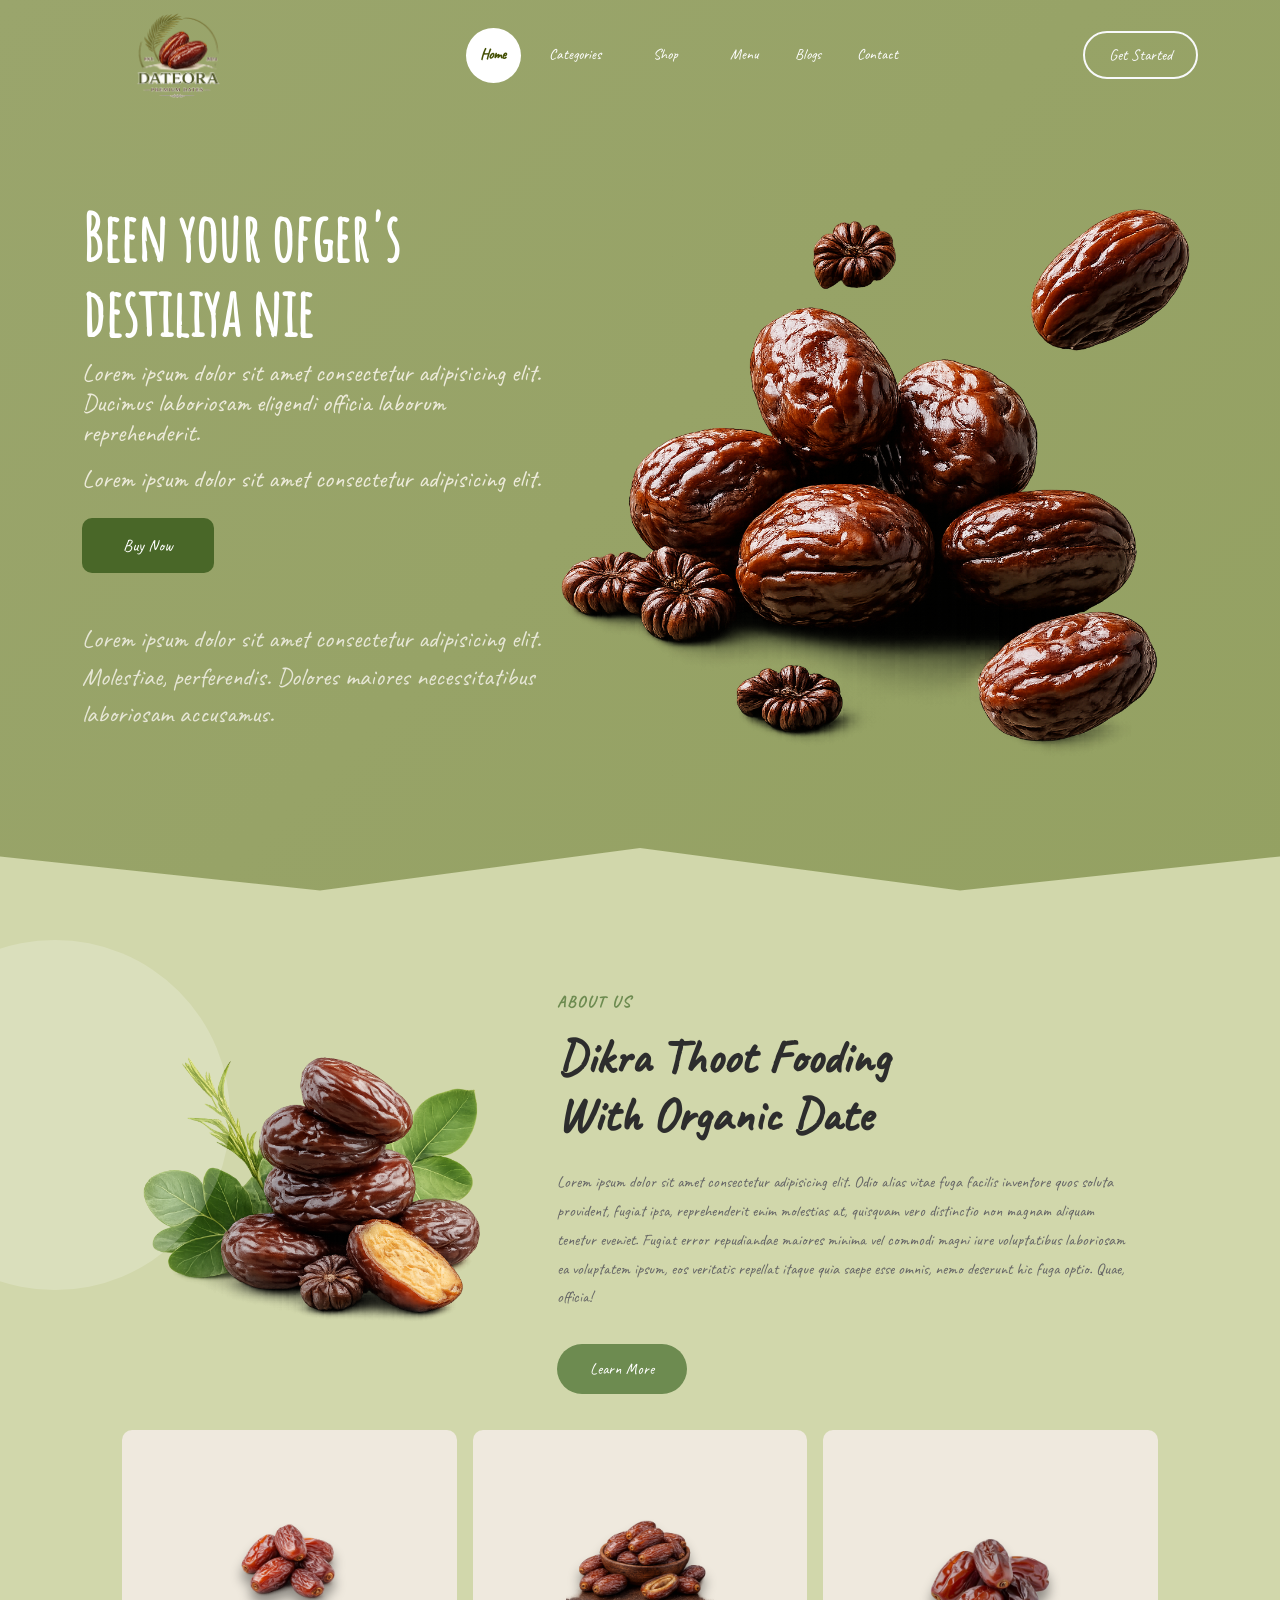
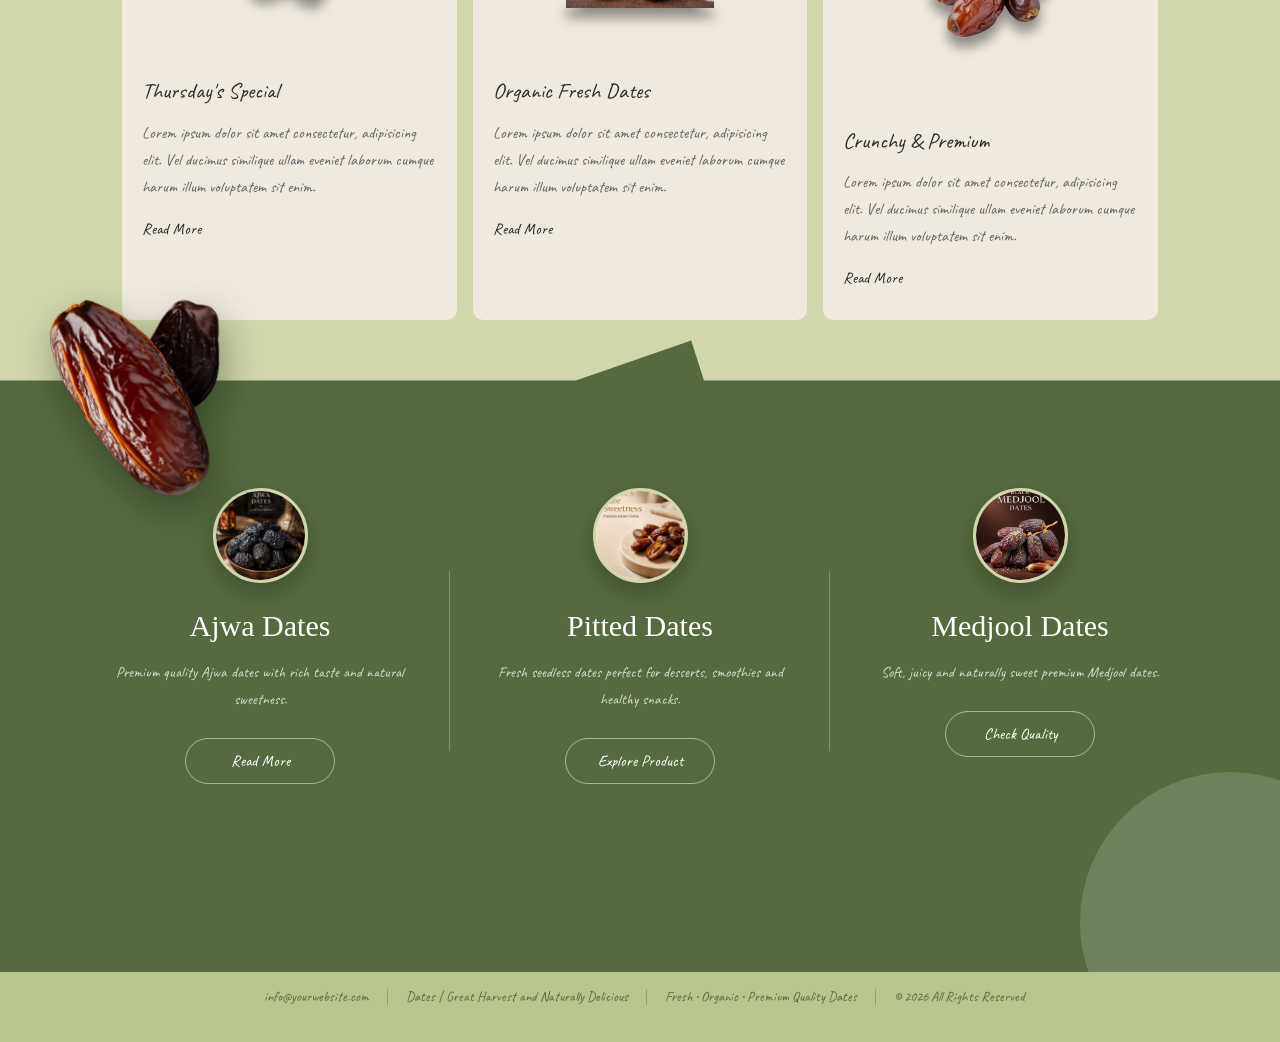
==== index.html @ 4cece529 "Add project files" ====
<!doctype html>
<html lang="en">
  <head>
    <meta charset="UTF-8" />
    <meta name="viewport" content="width=device-width, initial-scale=1.0" />
    <title>Document</title>
    <link
      href="https://cdn.jsdelivr.net/npm/bootstrap@5.3.8/dist/css/bootstrap.min.css"
      rel="stylesheet"
      integrity="sha384-sRIl4kxILFvY47J16cr9ZwB07vP4J8+LH7qKQnuqkuIAvNWLzeN8tE5YBujZqJLB"
      crossorigin="anonymous" />
    <script
      src="https://cdn.jsdelivr.net/npm/bootstrap@5.3.8/dist/js/bootstrap.bundle.min.js"
      integrity="sha384-FKyoEForCGlyvwx9Hj09JcYn3nv7wiPVlz7YYwJrWVcXK/BmnVDxM+D2scQbITxI"
      crossorigin="anonymous"></script>
    <link rel="stylesheet" href="index.css" />
    <script src="index.js"></script>
  </head>
  <body>
    <nav class="navbar navbar-expand-lg custom-navbar fixed-top" id="navbar">
      <div class="container">
        <!-- Logo -->
        <a class="navbar-brand fw-bold text-white" href="#">
          <img src="./images/logo.png" alt="" />
        </a>

        <!-- Mobile Toggle -->
        <button
          class="navbar-toggler border-0 shadow-none"
          type="button"
          data-bs-toggle="collapse"
          data-bs-target="#navbarNav">
          <span class="navbar-toggler-icon"></span>
        </button>

        <div class="collapse navbar-collapse" id="navbarNav">
          <!-- Center Menu -->
          <ul class="navbar-nav mx-auto align-items-lg-center">
            <li class="nav-item">
              <a class="nav-link active-circle" href="#">Home</a>
            </li>

            <li class="nav-item">
              <a class="nav-link text-white" href="#">Categories</a>
            </li>

            <li class="nav-item mx-lg-3">
              <a class="nav-link text-white" href="#"> Shop </a>
            </li>

            <li class="nav-item">
              <a class="nav-link text-white" href="#">Menu</a>
            </li>

            <li class="nav-item">
              <a class="nav-link text-white" href="#">Blogs</a>
            </li>

            <li class="nav-item">
              <a class="nav-link text-white" href="#">Contact</a>
            </li>
          </ul>

          <!-- Right Button -->
          <a href="#" class="btn btn-outline-light rounded-pill px-4">
            Get Started
          </a>
        </div>
      </div>
    </nav>

    <section class="hero-section">
      <div class="container">
        <div class="row align-items-center gx-0">
          <!-- Left Content -->
          <div class="col-lg-6 pe-lg-0">
            <h1 class="hero-title">
              Been your ofger's
              <br />
              destiliya nie
            </h1>

            <p class="hero-text">
              Lorem ipsum dolor sit amet consectetur adipisicing elit. Ducimus
              laboriosam eligendi officia laborum reprehenderit.
            </p>

            <p class="hero-text mb-4">
              Lorem ipsum dolor sit amet consectetur adipisicing elit.
            </p>

            <a href="#" class="btn hero-btn"> Buy Now </a>

            <div class="mt-5">
              <p class="bottom-text">
                Lorem ipsum dolor sit amet consectetur adipisicing elit.
                Molestiae, perferendis. Dolores maiores necessitatibus
                laboriosam accusamus.
              </p>
            </div>
          </div>

          <!-- Right Image -->
          <div class="col-lg-6 ps-lg-0 text-end">
            <img src="images/dates.png" class="hero-img" alt="Dates" />
          </div>
        </div>
      </div>

      <!-- Bottom Shape -->

      <div class="bottom-shape"></div>
    </section>

    <section class="about-section">
      <div class="container">
        <div class="row align-items-center">
          <!-- Left Image -->
          <div class="col-lg-5 text-center mb-5 mb-lg-0">
            <img
              src="images/about.png"
              class="img-fluid about-main-img"
              alt="" />
          </div>

          <!-- Right Content -->
          <div class="col-lg-7">
            <span class="about-subtitle">ABOUT US</span>

            <h2 class="about-title">
              Dikra Thoot Fooding <br />
              With Organic Date
            </h2>

            <p class="about-text mt-4">
              Lorem ipsum dolor sit amet consectetur adipisicing elit. Odio
              alias vitae fuga facilis inventore quos soluta provident, fugiat
              ipsa, reprehenderit enim molestias at, quisquam vero distinctio
              non magnam aliquam tenetur eveniet. Fugiat error repudiandae
              maiores minima vel commodi magni iure voluptatibus laboriosam ea
              voluptatem ipsum, eos veritatis repellat itaque quia saepe esse
              omnis, nemo deserunt hic fuga optio. Quae, officia!
            </p>

            <button class="btn about-btn mt-3">Learn More</button>
          </div>
        </div>

        <!-- Cards -->

        <div class="container" style="width: 95%">
          <div class="row about-cards g-3">
            <div class="col-lg-4">
              <div class="about-card">
                <div class="d-flex justify-content-center">
                  <img
                    src="images/small-date2.png"
                    class="about-card-img"
                    alt="" />
                </div>
                <h5>Thursday's Special</h5>
                <p>
                  Lorem ipsum dolor sit amet consectetur, adipisicing elit. Vel
                  ducimus similique ullam eveniet laborum cumque harum illum
                  voluptatem sit enim.
                </p>
                <a href="#">Read More</a>
              </div>
            </div>

            <div class="col-lg-4">
              <div class="about-card">
                <div class="d-flex justify-content-center">
                  <img
                    src="images/small-date3.png"
                    class="about-card-img"
                    alt="" />
                </div>
                <h5>Organic Fresh Dates</h5>
                <p>
                  Lorem ipsum dolor sit amet consectetur, adipisicing elit. Vel
                  ducimus similique ullam eveniet laborum cumque harum illum
                  voluptatem sit enim.
                </p>
                <a href="#">Read More</a>
              </div>
            </div>

            <div class="col-lg-4">
              <div class="about-card">
                <div class="d-flex justify-content-center">
                  <img
                    src="images/date-small.png"
                    class="about-card-img"
                    alt="" />
                </div>
                <h5>Crunchy & Premium</h5>
                <p>
                  Lorem ipsum dolor sit amet consectetur, adipisicing elit. Vel
                  ducimus similique ullam eveniet laborum cumque harum illum
                  voluptatem sit enim.
                </p>
                <a href="#">Read More</a>
              </div>
            </div>
          </div>
        </div>
      </div>
      <img src="images/date-floating.png" class="floating-date" alt="" />
      <section class="date-features py-5">
        <div class="container">
          <div class="row text-center">
            <!-- Card 1 -->
            <div class="col-lg-4 col-md-12 feature-item">
              <div class="feature-img">
                <img src="images/ajwa-dates.jpg" class="img-fluid" alt="" />
              </div>

              <h3>Ajwa Dates</h3>

              <p>
                Premium quality Ajwa dates with rich taste and natural
                sweetness.
              </p>

              <a href="#" class="btn feature-btn"> Read More </a>
            </div>

            <!-- Card 2 -->
            <div class="col-lg-4 col-md-12 feature-item">
              <div class="feature-img">
                <img src="images/pitted-dates.jpg" class="img-fluid" alt="" />
              </div>

              <h3>Pitted Dates</h3>

              <p>
                Fresh seedless dates perfect for desserts, smoothies and healthy
                snacks.
              </p>

              <a href="#" class="btn feature-btn"> Explore Product </a>
            </div>

            <!-- Card 3 -->
            <div class="col-lg-4 col-md-12 feature-item">
              <div class="feature-img">
                <img src="images/medjool-dates.jpg" class="img-fluid" alt="" />
              </div>

              <h3>Medjool Dates</h3>

              <p>Soft, juicy and naturally sweet premium Medjool dates.</p>

              <a href="#" class="btn feature-btn"> Check Quality </a>
            </div>
          </div>
        </div>
      </section>
    </section>

    <footer class="footer-section">
      <div class="container">
        <div
          class="d-flex flex-wrap justify-content-center align-items-center footer-links">
          <a href="#">
            <i class="bi bi-envelope-fill me-2"></i>
            info@yourwebsite.com
          </a>

          <span class="divider"></span>

          <a href="#"> Dates | Great Harvest and Naturally Delicious </a>

          <span class="divider"></span>

          <a href="#"> Fresh • Organic • Premium Quality Dates </a>

          <span class="divider"></span>

          <a href="#"> © 2026 All Rights Reserved </a>
        </div>
      </div>
    </footer>
  </body>
</html>
---- index.css ----
* {
  margin: 0;
  padding: 0;
}

body {
  margin: 0;
  font-family: myfont;
}

@font-face {
  font-family: myfont;
  src: url(./fonts/Caveat-Regular.ttf);
}

/* .custom-navbar {
  background: #9ba76c;
  padding: 18px 0;
} */

.custom-navbar {
  background: transparent;
  /* padding: 10px 0; */
  width: 100%;
  z-index: 1000;
  transition: all 0.3s ease;
}

.navbar.scrolled {
  /* box-shadow: 0 0.5rem 1.5rem rgba(154, 155, 156, 0.35); */
  backdrop-filter: blur(10px);
  background-color: #94a16253;
}

.navbar-nav .nav-link {
  /* color: #fff !important; */
  font-size: 15px;
  margin: 0 10px;
  transition: 0.3s;
}

.navbar-nav .nav-link:hover {
  color: #455106 !important;
}

.navbar-brand img {
  width: 190px;
}

/* Active Circle */

.active-circle {
  width: 55px;
  height: 55px;
  background: #fff;
  color: #455106 !important;
  border-radius: 50%;
  display: flex !important;
  align-items: center;
  justify-content: center;
  font-weight: 600;
  /* box-shadow: 0 8px 20px rgba(0, 0, 0, 0.15); */
}

/* Button */

.btn-outline-light {
  border-width: 2px;
  padding: 10px 24px;
  font-weight: 500;
}

.btn-outline-light:hover {
  background: #fff;
  color: #a8b07a;
}

.navbar-toggler {
  background: #fff;
  border-radius: 8px;
}

@media (max-width: 991px) {
  .navbar-nav {
    text-align: center;
    margin: 20px 0;
  }

  .active-circle {
    margin: 15px auto;
  }

  .btn {
    width: 100%;
  }
}

.hero-section {
  background: linear-gradient(135deg, #9aa56c, #94a162);
  min-height: 100vh;
  display: flex;
  align-items: center;
  position: relative;
  overflow: hidden;
  padding-top: 50px;
}

.hero-btn {
  background: #496728;
  color: #fff;
  padding: 14px 40px;
  border-radius: 10px;
  font-size: 17px;
}

.hero-btn:hover {
  background: #3d5620;
  color: white;
}

.hero-title {
  font-size: 65px;
  color: white;
  font-family: font;
  font-weight: 700;
  line-height: 1.15;
}

@font-face {
  font-family: font;
  src: url(./fonts/AmaticSC-Regular.ttf);
}

.hero-text {
  color: #ecead9;
  font-size: 25px;
  line-height: 30px;
  width: 85%;
}

.bottom-text {
  margin-top: 40px;
  color: #e6e6d5;
  width: 85%;
  font-size: 25px;
}

.hero-img {
  width: 115%;
  max-width: none;
  margin-left: -100px;
  animation: float 5s ease-in-out infinite;
}

@keyframes float {
  0% {
    transform: translateY(0);
  }

  50% {
    transform: translateY(-15px);
  }

  100% {
    transform: translateY(0);
  }
}

/* Decorative Bottom */

.bottom-shape {
  position: absolute;
  bottom: -50px;
  left: 0;
  width: 100%;
  height: 170px;
  background: #d1d7ab;
  clip-path: polygon(
    0 45%,
    25% 65%,
    50% 40%,
    75% 65%,
    100% 45%,
    100% 100%,
    0 100%
  );
}

@media (max-width: 992px) {
  .hero-section {
    padding: 70px 0;
  }

  .hero-title {
    font-size: 42px;
    text-align: center;
  }

  .hero-text,
  .bottom-text {
    text-align: center;
    max-width: 100%;
  }

  .hero-btn {
    display: block;
    width: 180px;
    margin: auto;
  }

  .hero-img {
    margin-top: 30px;
    max-width: 100%;
  }

  .row {
    flex-direction: column-reverse;
  }
}

.about-section {
  background: #d1d7ab;
  padding: 90px 0 10px;
  position: relative;
  overflow: hidden;
}

.about-section::before {
  content: "";
  position: absolute;
  width: 350px;
  height: 350px;
  background: rgba(255, 255, 255, 0.2);
  border-radius: 50%;
  left: -120px;
  top: 40px;
}

.about-section::after {
  content: "";
  position: absolute;
  width: 300px;
  height: 300px;
  background: rgba(255, 255, 255, 0.15);
  border-radius: 50%;
  right: -100px;
  bottom: -100px;
  z-index: 999;
}

.about-main-img {
  max-width: 100%;
}

.about-subtitle {
  color: #6d8b50;
  font-weight: 600;
  letter-spacing: 2px;
  text-transform: uppercase;
}

.about-title {
  font-size: 3rem;
  font-weight: 700;
  color: #2d2d2d;
  margin-top: 15px;
}

.about-text {
  color: #666;
  line-height: 1.8;
  width: 90%;
}

.about-btn {
  background: #6d8b50;
  color: #fff;
  padding: 12px 30px;
  border-radius: 30px;
  transition: 0.3s;
  width: 130px;
}

.about-btn:hover {
  background: #5d7842;
  color: #fff;
}

.about-cards {
  margin-top: 20px;
}

.about-card {
  background: #efe9de;
  padding: 30px 20px;
  border-radius: 10px;
  /* text-align: center; */
  height: 100%;
  position: 10;
  z-index: 5;
  transition: 0.3s;
}

.about-card:hover {
  transform: translateY(-8px);
  box-shadow: 0 10px 20px rgba(0, 0, 0, 0.1);
}

.about-card-img {
  width: 50%;
  padding-top: 50px;
  padding-bottom: 50px;
  margin-bottom: 20px;
  filter: drop-shadow(0 10px 6px rgba(0, 0, 0, 0.4));
}

.about-card h5 {
  font-size: 22px;
  margin-bottom: 15px;
  color: #2d2d2d;
}

.about-card p {
  color: #666;
  line-height: 1.7;
}

.about-card a {
  color: #2d2d2d;
  text-decoration: none;
}

@media (max-width: 991px) {
  .about-title {
    font-size: 2.3rem;
  }

  .about-section {
    text-align: center;
  }
}

.date-features {
  background: #556b3f;
  color: #fff;
  /* padding: 120px 0 80px; */
  position: relative;
  left: 0;
  right: 0;
  bottom: -20px;
  width: 100%;
  min-height: 490px;
  padding: 100px 0 80px;
  clip-path: polygon(
    0 40px,
    45% 40px,
    54% 0,
    55% 40px,
    100% 40px,
    100% 100%,
    0 100%
  );
  /* z-index: 10; */
  /* overflow: visible; */
}

.floating-date {
  position: absolute;

  left: 40px;
  bottom: 420px; /* adjust */

  width: 210px;

  transform: rotate(-18deg);

  z-index: 4;

  filter: drop-shadow(0 15px 20px rgba(0, 0, 0, 0.35));
}

.feature-item {
  position: relative;
  padding: 20px 35px;
  padding-top: 100px;
  padding-bottom: 150px;
}

.feature-item:not(:last-child)::after {
  content: "";
  position: absolute;
  right: 0;
  top: 50%;
  transform: translateY(-50%);
  width: 1px;
  height: 180px;
  background: rgba(255, 255, 255, 0.25);
}

.feature-img {
  width: 95px;
  height: 95px;
  border-radius: 50%;
  background: #fff;
  margin: 0 auto 25px;
  display: flex;
  align-items: center;
  justify-content: center;
  overflow: hidden;
  box-shadow: 0 10px 25px rgba(0, 0, 0, 0.25);
  border: 3px solid #d1d7ab;
}

.feature-img img {
  width: 100%;
  object-fit: contain;
}

.feature-item h3 {
  font-family: serif;
  font-size: 30px;
  margin-bottom: 15px;
}

.feature-item p {
  color: #d7dccf;
  font-size: 15px;
  line-height: 1.8;
  margin-bottom: 25px;
}

.feature-btn {
  color: #fff;
  border: 1px solid rgba(255, 255, 255, 0.5);
  padding: 10px 28px;
  border-radius: 40px;
  transition: 0.3s;
  width: 150px;
}

.feature-btn:hover {
  background: #fff;
  color: #556b3f;
}

@media (max-width: 991px) {
  .feature-item:not(:last-child)::after {
    display: none;
  }

  .feature-item {
    margin-bottom: 40px;
    padding-top: 20px;
    padding-bottom: 20px;
  }

  .floating-date {
    position: absolute;

    left: 40px;
    bottom: 910px; /* adjust */

    width: 210px;

    transform: rotate(-18deg);

    z-index: 4;

    filter: drop-shadow(0 15px 20px rgba(0, 0, 0, 0.35));
  }
}

.footer-section {
  background: #b8c58d;
  padding: 14px 0;
  height: 70px;
}

.footer-links {
  gap: 18px;
}

.footer-links a {
  color: #556b3f;
  text-decoration: none;
  font-size: 14px;
  font-weight: 500;
  transition: 0.3s;
}

.footer-links a:hover {
  color: #2f3e1d;
}

.divider {
  width: 1px;
  height: 16px;
  background: rgba(85, 107, 63, 0.4);
}

@media (max-width: 768px) {
  .footer-links {
    flex-direction: column;
    gap: 10px;
  }

  .divider {
    display: none;
  }

  .footer-section {
    height: 100%;
    padding-bottom: 40px;
  }
}

@media (max-width: 1000px) {
  .footer-section {
    height: 100%;
    padding-bottom: 40px;
  }
}
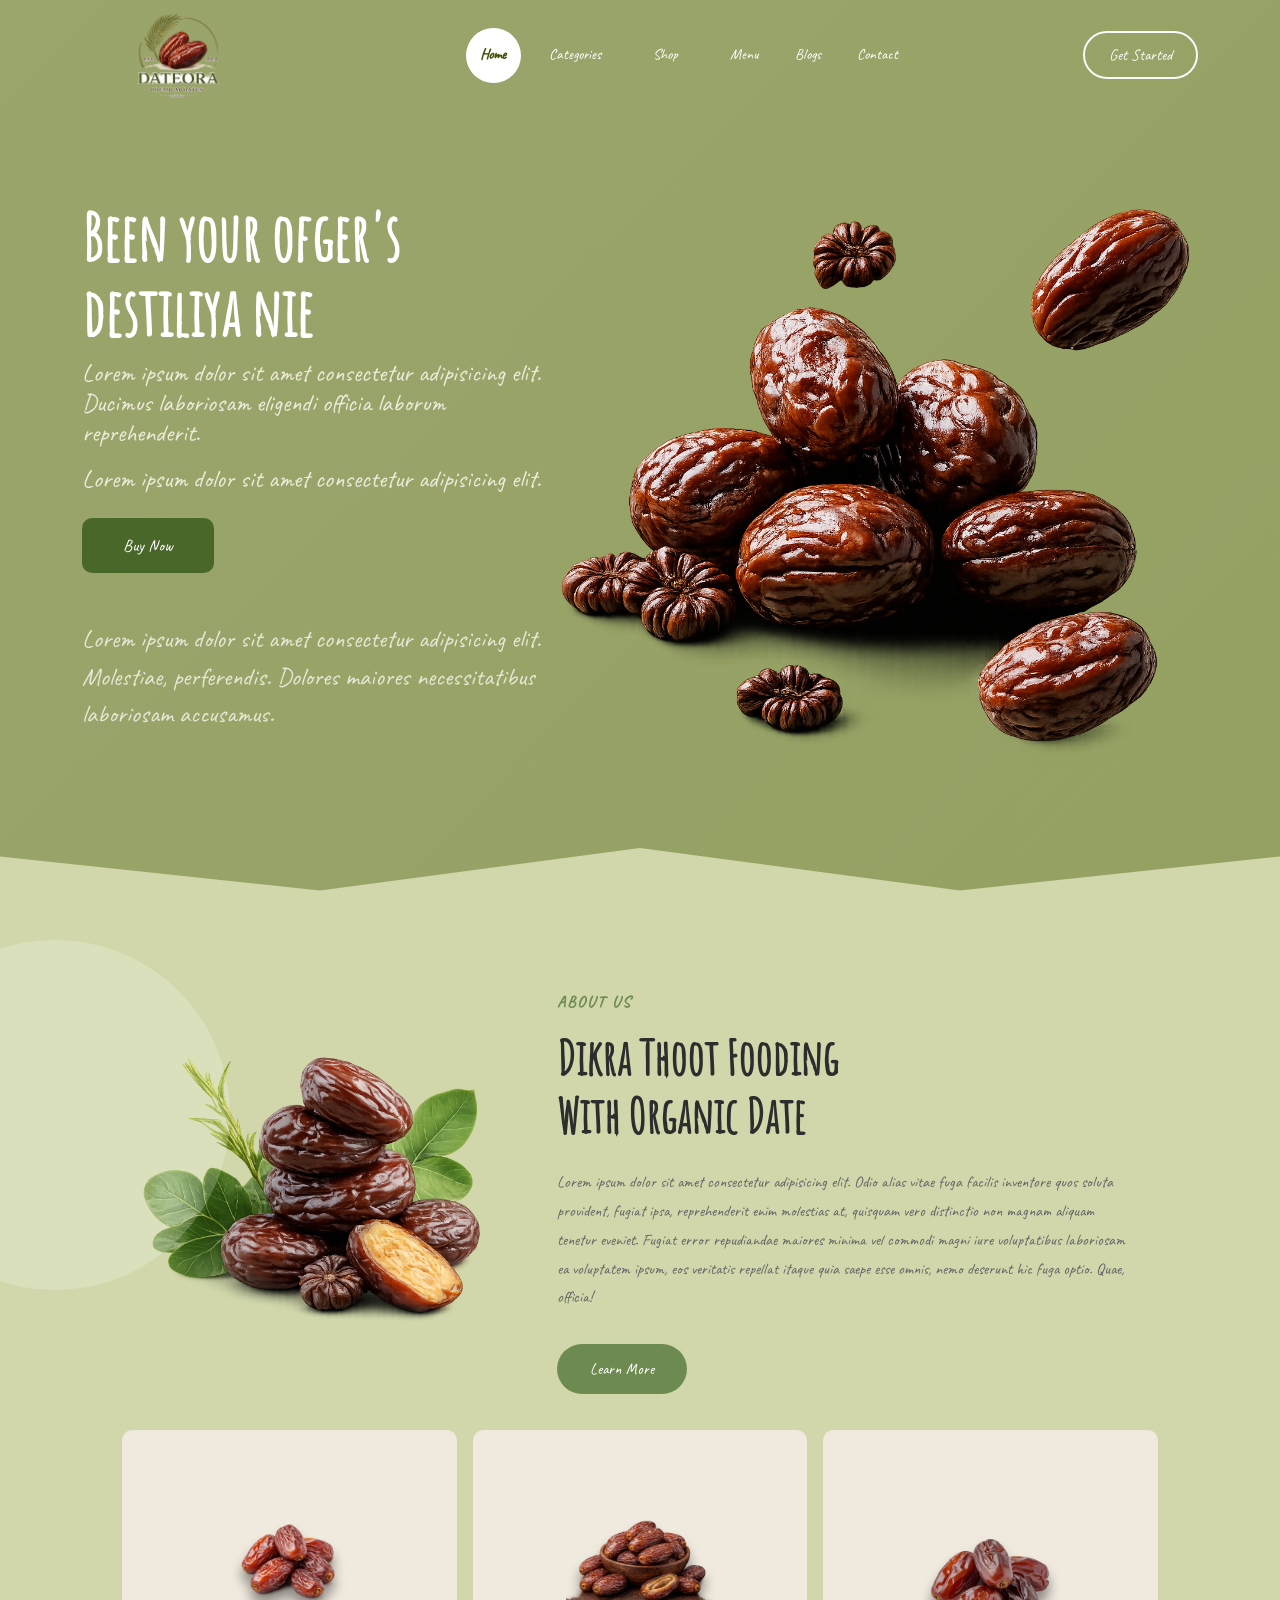
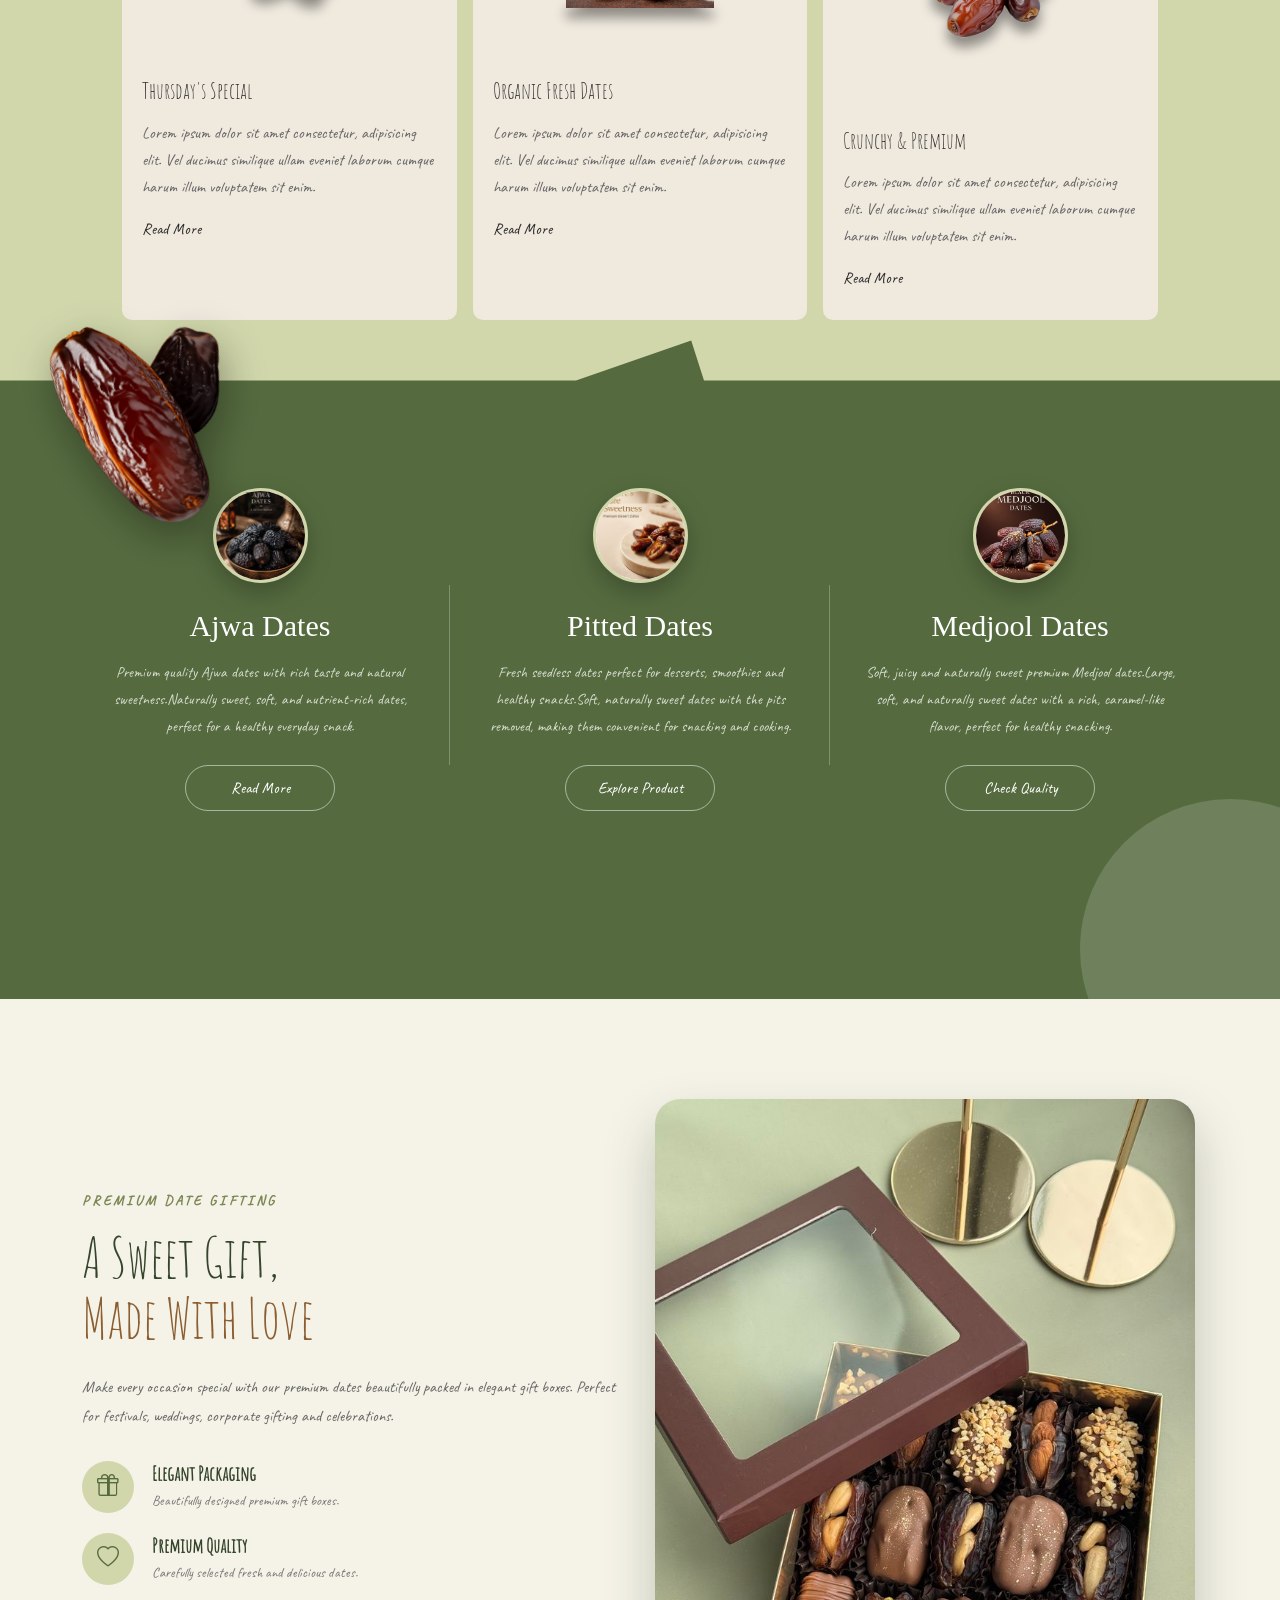
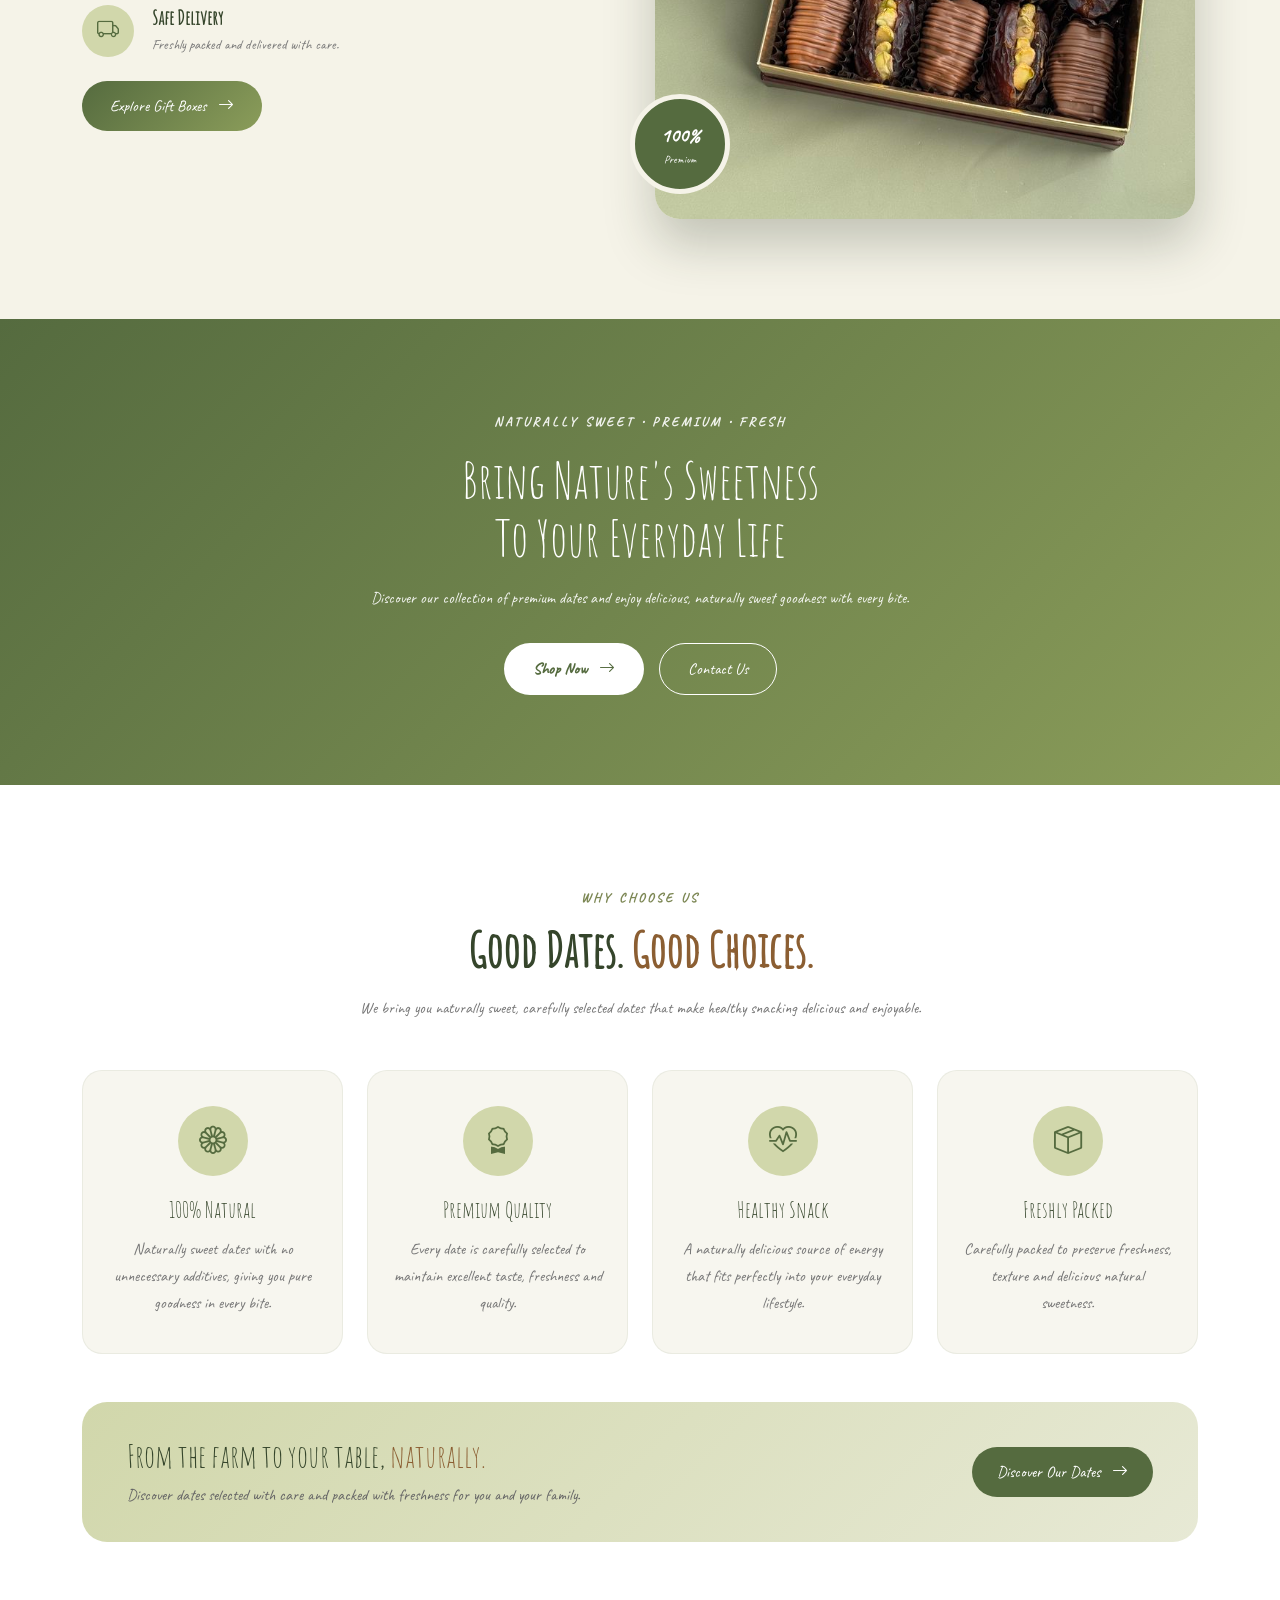
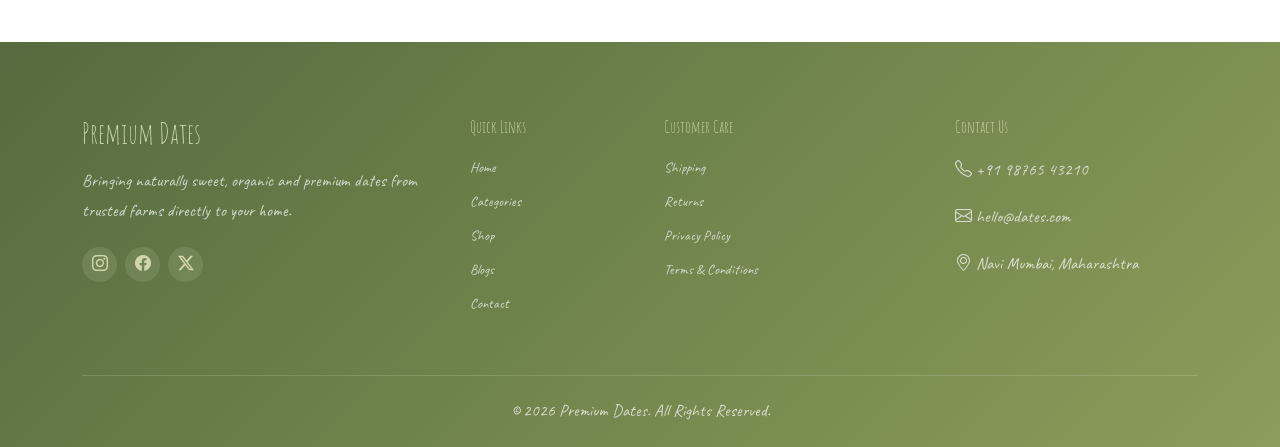
==== commit 805101e5: "Updated website design" ====
--- a/index.html
+++ b/index.html
@@ -4,6 +4,16 @@
     <meta charset="UTF-8" />
     <meta name="viewport" content="width=device-width, initial-scale=1.0" />
     <title>Document</title>
+    <!-- Bootstrap Icons -->
+    <link
+      rel="stylesheet"
+      href="https://cdn.jsdelivr.net/npm/bootstrap-icons@1.11.3/font/bootstrap-icons.min.css" />
+
+    <!-- Google Font -->
+    <link
+      href="https://fonts.googleapis.com/css2?family=Playfair+Display:wght@600;700;800&family=Poppins:wght@400;500;600&display=swap"
+      rel="stylesheet" />
+
     <link
       href="https://cdn.jsdelivr.net/npm/bootstrap@5.3.8/dist/css/bootstrap.min.css"
       rel="stylesheet"
@@ -37,27 +47,29 @@
           <!-- Center Menu -->
           <ul class="navbar-nav mx-auto align-items-lg-center">
             <li class="nav-item">
-              <a class="nav-link active-circle" href="#">Home</a>
+              <a class="nav-link active-circle" href="index.html">Home</a>
             </li>
 
             <li class="nav-item">
-              <a class="nav-link text-white" href="#">Categories</a>
+              <a class="nav-link text-white" href="categories.html"
+                >Categories</a
+              >
             </li>
 
             <li class="nav-item mx-lg-3">
-              <a class="nav-link text-white" href="#"> Shop </a>
+              <a class="nav-link text-white" href="shop.html"> Shop </a>
             </li>
 
             <li class="nav-item">
-              <a class="nav-link text-white" href="#">Menu</a>
+              <a class="nav-link text-white" href="menu.html">Menu</a>
             </li>
 
             <li class="nav-item">
-              <a class="nav-link text-white" href="#">Blogs</a>
+              <a class="nav-link text-white" href="blogs.html">Blogs</a>
             </li>
 
             <li class="nav-item">
-              <a class="nav-link text-white" href="#">Contact</a>
+              <a class="nav-link text-white" href="contact.html">Contact</a>
             </li>
           </ul>
 
@@ -207,6 +219,7 @@
         </div>
       </div>
       <img src="images/date-floating.png" class="floating-date" alt="" />
+
       <section class="date-features py-5">
         <div class="container">
           <div class="row text-center">
@@ -220,7 +233,8 @@
 
               <p>
                 Premium quality Ajwa dates with rich taste and natural
-                sweetness.
+                sweetness.Naturally sweet, soft, and nutrient-rich dates,
+                perfect for a healthy everyday snack.
               </p>
 
               <a href="#" class="btn feature-btn"> Read More </a>
@@ -236,7 +250,8 @@
 
               <p>
                 Fresh seedless dates perfect for desserts, smoothies and healthy
-                snacks.
+                snacks.Soft, naturally sweet dates with the pits removed, making
+                them convenient for snacking and cooking.
               </p>
 
               <a href="#" class="btn feature-btn"> Explore Product </a>
@@ -250,7 +265,11 @@
 
               <h3>Medjool Dates</h3>
 
-              <p>Soft, juicy and naturally sweet premium Medjool dates.</p>
+              <p>
+                Soft, juicy and naturally sweet premium Medjool dates.Large,
+                soft, and naturally sweet dates with a rich, caramel-like
+                flavor, perfect for healthy snacking.
+              </p>
 
               <a href="#" class="btn feature-btn"> Check Quality </a>
             </div>
@@ -259,26 +278,342 @@
       </section>
     </section>
 
-    <footer class="footer-section">
+    <!-- =====================================================
+     PREMIUM GIFT SECTION
+====================================================== -->
+
+    <section class="premium-gift-section">
       <div class="container">
-        <div
-          class="d-flex flex-wrap justify-content-center align-items-center footer-links">
-          <a href="#">
-            <i class="bi bi-envelope-fill me-2"></i>
-            info@yourwebsite.com
-          </a>
-
-          <span class="divider"></span>
-
-          <a href="#"> Dates | Great Harvest and Naturally Delicious </a>
-
-          <span class="divider"></span>
-
-          <a href="#"> Fresh • Organic • Premium Quality Dates </a>
-
-          <span class="divider"></span>
-
-          <a href="#"> © 2026 All Rights Reserved </a>
+        <div class="row align-items-center">
+          <!-- Left Content -->
+          <div class="col-lg-6">
+            <span class="gift-subtitle">PREMIUM DATE GIFTING</span>
+
+            <h2 class="gift-title">
+              A Sweet Gift,
+              <br />
+              <span>Made With Love</span>
+            </h2>
+
+            <p class="gift-text">
+              Make every occasion special with our premium dates beautifully
+              packed in elegant gift boxes. Perfect for festivals, weddings,
+              corporate gifting and celebrations.
+            </p>
+
+            <!-- Features -->
+            <div class="gift-features">
+              <div class="gift-feature">
+                <div class="gift-icon">
+                  <i class="bi bi-gift"></i>
+                </div>
+
+                <div>
+                  <h5>Elegant Packaging</h5>
+                  <p>Beautifully designed premium gift boxes.</p>
+                </div>
+              </div>
+
+              <div class="gift-feature">
+                <div class="gift-icon">
+                  <i class="bi bi-heart"></i>
+                </div>
+
+                <div>
+                  <h5>Premium Quality</h5>
+                  <p>Carefully selected fresh and delicious dates.</p>
+                </div>
+              </div>
+
+              <div class="gift-feature">
+                <div class="gift-icon">
+                  <i class="bi bi-truck"></i>
+                </div>
+
+                <div>
+                  <h5>Safe Delivery</h5>
+                  <p>Freshly packed and delivered with care.</p>
+                </div>
+              </div>
+            </div>
+
+            <div class="mt-4">
+              <a href="shop.html" class="btn gift-btn">
+                Explore Gift Boxes
+                <i class="bi bi-arrow-right"></i>
+              </a>
+            </div>
+          </div>
+
+          <!-- Right Image -->
+          <div class="col-lg-6 text-center mt-5 mt-lg-0">
+            <div class="gift-image-wrapper">
+              <img
+                src="images/gift_dates.jpg"
+                class="img-fluid gift-main-img"
+                alt="Premium Date Gift Box" />
+
+              <div class="gift-badge">
+                <span>100%</span>
+                <small>Premium</small>
+              </div>
+            </div>
+          </div>
+        </div>
+      </div>
+    </section>
+
+    <!-- =====================================================
+     CALL TO ACTION
+====================================================== -->
+
+    <section class="date-cta-section">
+      <div class="container">
+        <div class="date-cta-content text-center">
+          <span class="cta-subtitle">NATURALLY SWEET • PREMIUM • FRESH</span>
+
+          <h2>
+            Bring Nature's Sweetness
+            <br />
+            To Your Everyday Life
+          </h2>
+
+          <p>
+            Discover our collection of premium dates and enjoy delicious,
+            naturally sweet goodness with every bite.
+          </p>
+
+          <div class="cta-buttons">
+            <a href="shop.html" class="btn cta-primary">
+              Shop Now
+              <i class="bi bi-arrow-right"></i>
+            </a>
+
+            <a href="contact.html" class="btn cta-secondary"> Contact Us </a>
+          </div>
+        </div>
+      </div>
+    </section>
+
+    <!-- why choose us  -->
+
+    <!-- =====================================================
+     WHY CHOOSE US
+====================================================== -->
+
+    <section class="why-choose-section">
+      <div class="container">
+        <div class="text-center mb-5">
+          <span class="why-subtitle">WHY CHOOSE US</span>
+
+          <h2 class="why-title">Good Dates. <span>Good Choices.</span></h2>
+
+          <p class="why-description">
+            We bring you naturally sweet, carefully selected dates that make
+            healthy snacking delicious and enjoyable.
+          </p>
+        </div>
+
+        <div class="row g-4 align-items-stretch">
+          <!-- Card 1 -->
+          <div class="col-lg-3 col-md-6">
+            <div class="why-card">
+              <div class="why-icon">
+                <i class="bi bi-flower1"></i>
+              </div>
+
+              <h4>100% Natural</h4>
+
+              <p>
+                Naturally sweet dates with no unnecessary additives, giving you
+                pure goodness in every bite.
+              </p>
+            </div>
+          </div>
+
+          <!-- Card 2 -->
+          <div class="col-lg-3 col-md-6">
+            <div class="why-card">
+              <div class="why-icon">
+                <i class="bi bi-award"></i>
+              </div>
+
+              <h4>Premium Quality</h4>
+
+              <p>
+                Every date is carefully selected to maintain excellent taste,
+                freshness and quality.
+              </p>
+            </div>
+          </div>
+
+          <!-- Card 3 -->
+          <div class="col-lg-3 col-md-6">
+            <div class="why-card">
+              <div class="why-icon">
+                <i class="bi bi-heart-pulse"></i>
+              </div>
+
+              <h4>Healthy Snack</h4>
+
+              <p>
+                A naturally delicious source of energy that fits perfectly into
+                your everyday lifestyle.
+              </p>
+            </div>
+          </div>
+
+          <!-- Card 4 -->
+          <div class="col-lg-3 col-md-6">
+            <div class="why-card">
+              <div class="why-icon">
+                <i class="bi bi-box-seam"></i>
+              </div>
+
+              <h4>Freshly Packed</h4>
+
+              <p>
+                Carefully packed to preserve freshness, texture and delicious
+                natural sweetness.
+              </p>
+            </div>
+          </div>
+        </div>
+
+        <!-- Bottom Highlight -->
+        <div class="why-bottom mt-5">
+          <div class="row align-items-center">
+            <div class="col-lg-8">
+              <h3>
+                From the farm to your table,
+                <span>naturally.</span>
+              </h3>
+
+              <p>
+                Discover dates selected with care and packed with freshness for
+                you and your family.
+              </p>
+            </div>
+
+            <div class="col-lg-4 text-lg-end mt-3 mt-lg-0">
+              <a href="categories.html" class="btn why-btn">
+                Discover Our Dates
+                <i class="bi bi-arrow-right"></i>
+              </a>
+            </div>
+          </div>
+        </div>
+      </div>
+    </section>
+
+    <!-- =====================================================
+         FOOTER
+    ====================================================== -->
+
+    <footer class="shop-footer overflow-hidden">
+      <div class="container">
+        <div class="row g-5">
+          <!-- ABOUT -->
+
+          <div class="col-lg-4 col-md-6">
+            <h3>Premium Dates</h3>
+
+            <p>
+              Bringing naturally sweet, organic and premium dates from trusted
+              farms directly to your home.
+            </p>
+
+            <div class="footer-social">
+              <a href="#">
+                <i class="bi bi-instagram"></i>
+              </a>
+
+              <a href="#">
+                <i class="bi bi-facebook"></i>
+              </a>
+
+              <a href="#">
+                <i class="bi bi-twitter-x"></i>
+              </a>
+            </div>
+          </div>
+
+          <!-- LINKS -->
+
+          <div class="col-lg-2 col-md-6">
+            <h4>Quick Links</h4>
+
+            <ul>
+              <li>
+                <a href="index.html">Home</a>
+              </li>
+
+              <li>
+                <a href="categories.html">Categories</a>
+              </li>
+
+              <li>
+                <a href="shop.html">Shop</a>
+              </li>
+
+              <li>
+                <a href="#">Blogs</a>
+              </li>
+
+              <li>
+                <a href="#">Contact</a>
+              </li>
+            </ul>
+          </div>
+
+          <!-- SUPPORT -->
+
+          <div class="col-lg-3 col-md-6">
+            <h4>Customer Care</h4>
+
+            <ul>
+              <li>
+                <a href="#">Shipping</a>
+              </li>
+
+              <li>
+                <a href="#">Returns</a>
+              </li>
+
+              <li>
+                <a href="#">Privacy Policy</a>
+              </li>
+
+              <li>
+                <a href="#">Terms & Conditions</a>
+              </li>
+            </ul>
+          </div>
+
+          <!-- CONTACT -->
+
+          <div class="col-lg-3 col-md-6">
+            <h4>Contact Us</h4>
+
+            <p>
+              <i class="bi bi-telephone"></i>
+              +91 98765 43210
+            </p>
+
+            <p>
+              <i class="bi bi-envelope"></i>
+              hello@dates.com
+            </p>
+
+            <p>
+              <i class="bi bi-geo-alt"></i>
+              Navi Mumbai, Maharashtra
+            </p>
+          </div>
+        </div>
+
+        <div class="footer-bottom">
+          <p>© 2026 Premium Dates. All Rights Reserved.</p>
         </div>
       </div>
     </footer>
--- a/index.css
+++ b/index.css
@@ -3,20 +3,32 @@
   padding: 0;
 }
 
+a {
+  text-decoration: none;
+}
+
+h1,
+h2,
+h3,
+h4,
+h5 {
+  font-family: font;
+}
+
 body {
   margin: 0;
   font-family: myfont;
 }
 
 @font-face {
+  font-family: font;
+  src: url(./fonts/AmaticSC-Regular.ttf);
+}
+
+@font-face {
   font-family: myfont;
   src: url(./fonts/Caveat-Regular.ttf);
 }
-
-/* .custom-navbar {
-  background: #9ba76c;
-  padding: 18px 0;
-} */
 
 .custom-navbar {
   background: transparent;
@@ -32,15 +44,40 @@
   background-color: #94a16253;
 }
 
+.navbar-nav .nav-item {
+  display: flex;
+  align-items: center;
+  justify-content: center;
+}
+
 .navbar-nav .nav-link {
   /* color: #fff !important; */
   font-size: 15px;
-  margin: 0 10px;
+  margin: 1px 10px;
   transition: 0.3s;
+  position: relative;
+  display: flex;
+  align-items: center;
+  justify-content: center;
+}
+
+/* Active circle */
+.navbar-nav .nav-link.active-circle {
+  display: flex;
+  align-items: center;
+  justify-content: center;
+
+  /* border-radius: 50px; */
 }
 
 .navbar-nav .nav-link:hover {
   color: #455106 !important;
+  background: #fff;
+  border-radius: 50%;
+  font-weight: 600;
+  /* padding: 10px; */
+  width: 55px;
+  height: 55px;
 }
 
 .navbar-brand img {
@@ -93,6 +130,10 @@
   .btn {
     width: 100%;
   }
+  .custom-navbar {
+    background-color: #a8b07abf;
+    backdrop-filter: blur(10px);
+  }
 }
 
 .hero-section {
@@ -121,14 +162,9 @@
 .hero-title {
   font-size: 65px;
   color: white;
-  font-family: font;
+
   font-weight: 700;
   line-height: 1.15;
-}
-
-@font-face {
-  font-family: font;
-  src: url(./fonts/AmaticSC-Regular.ttf);
 }
 
 .hero-text {
@@ -470,53 +506,519 @@
   }
 }
 
-.footer-section {
-  background: #b8c58d;
-  padding: 14px 0;
+/* =====================================================
+   PREMIUM GIFT SECTION
+====================================================== */
+
+.premium-gift-section {
+  padding: 100px 0;
+  background: #f5f3e8;
+  position: relative;
+  overflow: hidden;
+}
+
+.gift-subtitle {
+  color: #7c8754;
+  font-size: 14px;
+  font-weight: 600;
+  letter-spacing: 3px;
+}
+
+.gift-title {
+  font-size: 55px;
+  line-height: 1.1;
+  color: #35452b;
+  margin: 15px 0 25px;
+}
+
+.gift-title span {
+  color: #8b5e32;
+}
+
+.gift-text {
+  max-width: 550px;
+  color: #666;
+  line-height: 1.8;
+  font-size: 16px;
+}
+
+.gift-features {
+  margin-top: 30px;
+}
+
+.gift-feature {
+  display: flex;
+  align-items: center;
+  gap: 18px;
+  margin-bottom: 20px;
+}
+
+.gift-icon {
+  width: 52px;
+  height: 52px;
+  min-width: 52px;
+  border-radius: 50%;
+  background: #d1d7ab;
+  color: #556b3f;
+  display: flex;
+  align-items: center;
+  justify-content: center;
+  font-size: 22px;
+}
+
+.gift-feature h5 {
+  margin: 0 0 4px;
+  color: #35452b;
+  font-weight: 600;
+}
+
+.gift-feature p {
+  margin: 0;
+  color: #777;
+  font-size: 14px;
+}
+
+.gift-btn {
+  background: linear-gradient(135deg, #556b3f, #8b9d5a);
+  color: white;
+  border-radius: 30px;
+  padding: 13px 28px;
+  border: none;
+  transition: 0.3s ease;
+}
+
+.gift-btn:hover {
+  color: white;
+  transform: translateY(-3px);
+  box-shadow: 0 10px 25px rgba(85, 107, 63, 0.25);
+}
+
+.gift-btn i {
+  margin-left: 8px;
+}
+
+.gift-image-wrapper {
+  position: relative;
+  display: inline-block;
+  max-width: 540px;
+}
+
+.gift-main-img {
+  width: 100%;
+  height: 50%;
+  border-radius: 25px;
+  box-shadow: 0 25px 50px rgba(40, 50, 30, 0.25);
+}
+
+.gift-badge {
+  position: absolute;
+  bottom: 25px;
+  left: -25px;
+  width: 100px;
+  height: 100px;
+  border-radius: 50%;
+  background: #556b3f;
+  color: white;
+  display: flex;
+  flex-direction: column;
+  justify-content: center;
+  align-items: center;
+  border: 5px solid #f5f3e8;
+}
+
+.gift-badge span {
+  font-size: 20px;
+  font-weight: 700;
+}
+
+.gift-badge small {
+  font-size: 11px;
+}
+
+/* =====================================================
+   CTA SECTION
+====================================================== */
+
+.date-cta-section {
+  padding: 90px 20px;
+  background: linear-gradient(135deg, #556b3f, #8b9d5a);
+  position: relative;
+  overflow: hidden;
+}
+
+.date-cta-content {
+  max-width: 750px;
+  margin: auto;
+  color: white;
+}
+
+.cta-subtitle {
+  font-size: 13px;
+  letter-spacing: 3px;
+  font-weight: 600;
+  opacity: 0.9;
+}
+
+.date-cta-content h2 {
+  font-size: 50px;
+  line-height: 1.15;
+  margin: 18px 0;
+}
+
+.date-cta-content p {
+  max-width: 600px;
+  margin: 0 auto 30px;
+  line-height: 1.8;
+  opacity: 0.9;
+}
+
+.cta-buttons {
+  display: flex;
+  justify-content: center;
+  gap: 15px;
+  flex-wrap: wrap;
+}
+
+.cta-primary {
+  background: white;
+  color: #556b3f;
+  border-radius: 30px;
+  padding: 13px 28px;
+  font-weight: 600;
+}
+
+.cta-primary:hover {
+  background: #f5f3e8;
+  color: #556b3f;
+}
+
+.cta-primary i {
+  margin-left: 8px;
+}
+
+.cta-secondary {
+  color: white;
+  border: 1px solid white;
+  border-radius: 30px;
+  padding: 13px 28px;
+}
+
+.cta-secondary:hover {
+  background: white;
+  color: #556b3f;
+}
+
+/* =====================================================
+   RESPONSIVE
+====================================================== */
+
+@media (max-width: 991px) {
+  .gift-title {
+    font-size: 45px;
+  }
+
+  .premium-gift-section {
+    padding: 70px 0;
+  }
+
+  .gift-image-wrapper {
+    max-width: 600px;
+    margin-bottom: 40px;
+  }
+
+  .date-cta-content h2 {
+    font-size: 42px;
+  }
+}
+
+@media (max-width: 576px) {
+  .gift-title {
+    font-size: 36px;
+  }
+
+  .gift-text {
+    font-size: 15px;
+  }
+
+  .gift-badge {
+    width: 80px;
+    height: 80px;
+    left: -10px;
+    bottom: 15px;
+  }
+
+  .gift-badge span {
+    font-size: 16px;
+  }
+
+  .date-cta-section {
+    padding: 70px 15px;
+  }
+
+  .date-cta-content h2 {
+    font-size: 34px;
+  }
+}
+
+/* why choose us  */
+
+/* =====================================================
+   WHY CHOOSE US
+====================================================== */
+
+.why-choose-section {
+  padding: 100px 0;
+  background: #ffffff;
+}
+
+.why-subtitle {
+  color: #7c8754;
+  font-size: 13px;
+  font-weight: 600;
+  letter-spacing: 3px;
+}
+
+.why-title {
+  font-weight: 600;
+  font-size: 48px;
+  color: #35452b;
+  margin-top: 12px;
+}
+
+.why-title span {
+  color: #8b5e32;
+}
+
+.why-description {
+  max-width: 620px;
+  margin: 15px auto 0;
+  color: #777;
+  line-height: 1.8;
+}
+
+/* Cards */
+
+.why-card {
+  height: 100%;
+  padding: 35px 25px;
+  text-align: center;
+  background: #f7f6ef;
+  border-radius: 20px;
+  border: 1px solid rgba(85, 107, 63, 0.08);
+  transition: all 0.35s ease;
+}
+
+.why-card:hover {
+  transform: translateY(-8px);
+  box-shadow: 0 15px 35px rgba(85, 107, 63, 0.15);
+}
+
+.why-icon {
+  width: 70px;
   height: 70px;
-}
-
-.footer-links {
-  gap: 18px;
-}
-
-.footer-links a {
+  margin: 0 auto 20px;
+  border-radius: 50%;
+  background: #d1d7ab;
   color: #556b3f;
-  text-decoration: none;
+
+  display: flex;
+  align-items: center;
+  justify-content: center;
+
+  font-size: 28px;
+}
+
+.why-card h4 {
+  color: #35452b;
+  font-size: 23px;
+  margin-bottom: 12px;
+}
+
+.why-card p {
+  color: #777;
+  font-size: 16px;
+  line-height: 1.7;
+  margin: 0;
+}
+
+/* Bottom Highlight */
+
+.why-bottom {
+  padding: 35px 45px;
+  border-radius: 25px;
+  background: linear-gradient(135deg, #d1d7ab, #e7e9d5);
+}
+
+.why-bottom h3 {
+  color: #35452b;
+  font-size: 32px;
+  margin-bottom: 8px;
+}
+
+.why-bottom h3 span {
+  color: #8b5e32;
+}
+
+.why-bottom p {
+  color: #666;
+  margin: 0;
+}
+
+.why-btn {
+  background: #556b3f;
+  color: white;
+  padding: 13px 25px;
+  border-radius: 30px;
+  border: none;
+}
+
+.why-btn:hover {
+  background: #35452b;
+  color: white;
+}
+
+.why-btn i {
+  margin-left: 8px;
+}
+
+/* Responsive */
+
+@media (max-width: 991px) {
+  .why-title {
+    font-size: 42px;
+  }
+
+  .why-bottom {
+    padding: 30px;
+  }
+}
+
+@media (max-width: 576px) {
+  .why-choose-section {
+    padding: 70px 0;
+  }
+
+  .why-title {
+    font-size: 36px;
+  }
+
+  .why-bottom h3 {
+    font-size: 26px;
+  }
+}
+/* =====================================================
+   FOOTER
+===================================================== */
+
+.shop-footer {
+  padding: 75px 0 20px;
+
+  background: linear-gradient(135deg, #556b3f, #8b9d5a);
+
+  color: white;
+}
+
+.shop-footer h3,
+.shop-footer h4 {
+  color: #d1d7ab;
+}
+
+.shop-footer h3 {
+  font-size: 28px;
+
+  margin-bottom: 15px;
+}
+
+.shop-footer h4 {
+  font-size: 17px;
+
+  margin-bottom: 18px;
+}
+
+.shop-footer p {
+  color: rgba(255, 255, 255, 0.7);
+
+  font-size: 17px !important;
+
+  line-height: 1.8;
+}
+
+.shop-footer ul {
+  list-style: none;
+
+  padding: 0;
+
+  margin: 0;
+}
+
+.shop-footer li {
+  margin-bottom: 10px;
+}
+
+.shop-footer li a {
+  color: rgba(255, 255, 255, 0.7);
+
   font-size: 14px;
-  font-weight: 500;
+
   transition: 0.3s;
 }
 
-.footer-links a:hover {
-  color: #2f3e1d;
-}
-
-.divider {
-  width: 1px;
-  height: 16px;
-  background: rgba(85, 107, 63, 0.4);
-}
-
-@media (max-width: 768px) {
-  .footer-links {
-    flex-direction: column;
-    gap: 10px;
-  }
-
-  .divider {
-    display: none;
-  }
-
-  .footer-section {
-    height: 100%;
-    padding-bottom: 40px;
-  }
-}
-
-@media (max-width: 1000px) {
-  .footer-section {
-    height: 100%;
-    padding-bottom: 40px;
-  }
-}
+.shop-footer li a:hover {
+  color: #d1d7ab;
+
+  padding-left: 4px;
+}
+
+/* SOCIAL */
+
+.footer-social {
+  display: flex;
+
+  gap: 8px;
+
+  margin-top: 20px;
+}
+
+.footer-social a {
+  width: 35px;
+  height: 35px;
+
+  border-radius: 50%;
+
+  display: flex;
+
+  align-items: center;
+  justify-content: center;
+
+  background: rgba(209, 215, 171, 0.15);
+
+  color: #d1d7ab;
+
+  transition: 0.3s;
+}
+
+.footer-social a:hover {
+  background: #d1d7ab;
+
+  color: #556b3f;
+
+  transform: translateY(-3px);
+}
+
+/* FOOTER BOTTOM */
+
+.footer-bottom {
+  margin-top: 50px;
+
+  padding-top: 20px;
+
+  border-top: 1px solid rgba(255, 255, 255, 0.15);
+
+  text-align: center;
+}
+
+.footer-bottom p {
+  margin: 0;
+
+  font-size: 9px;
+}
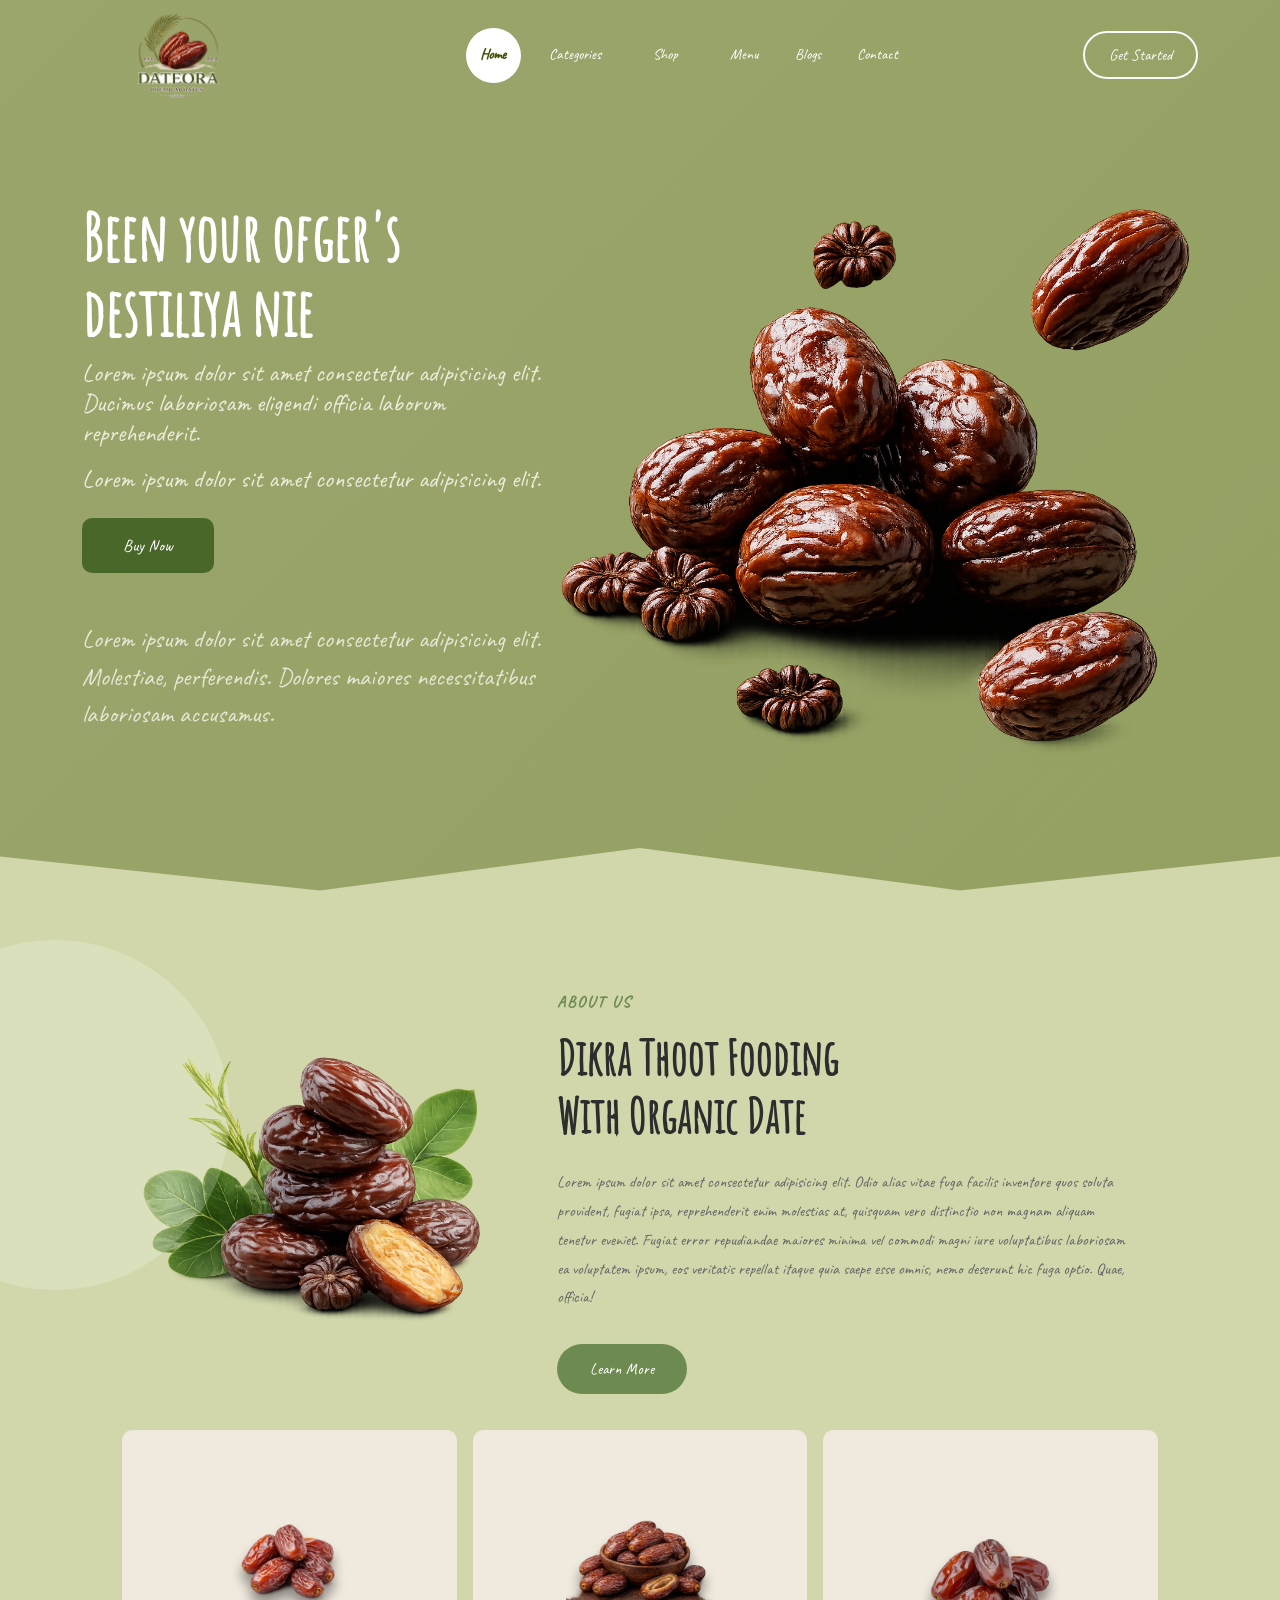
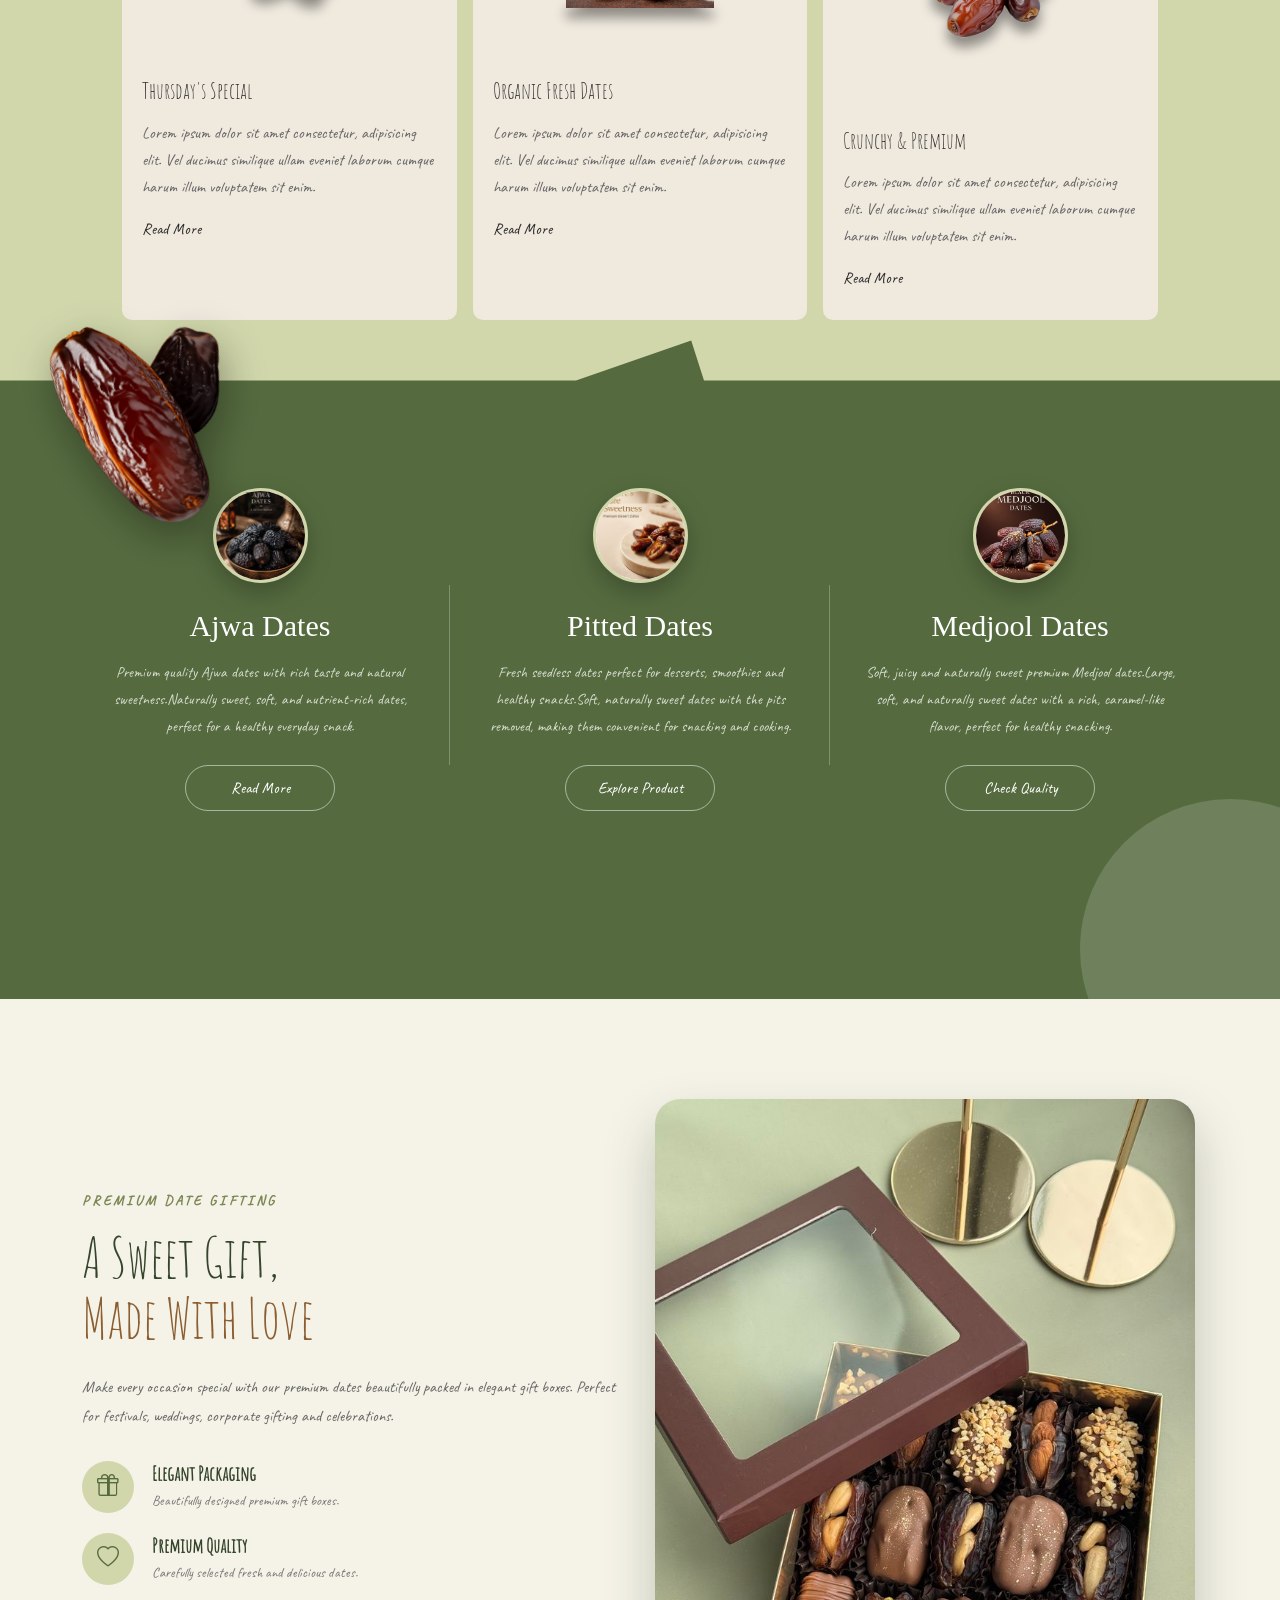
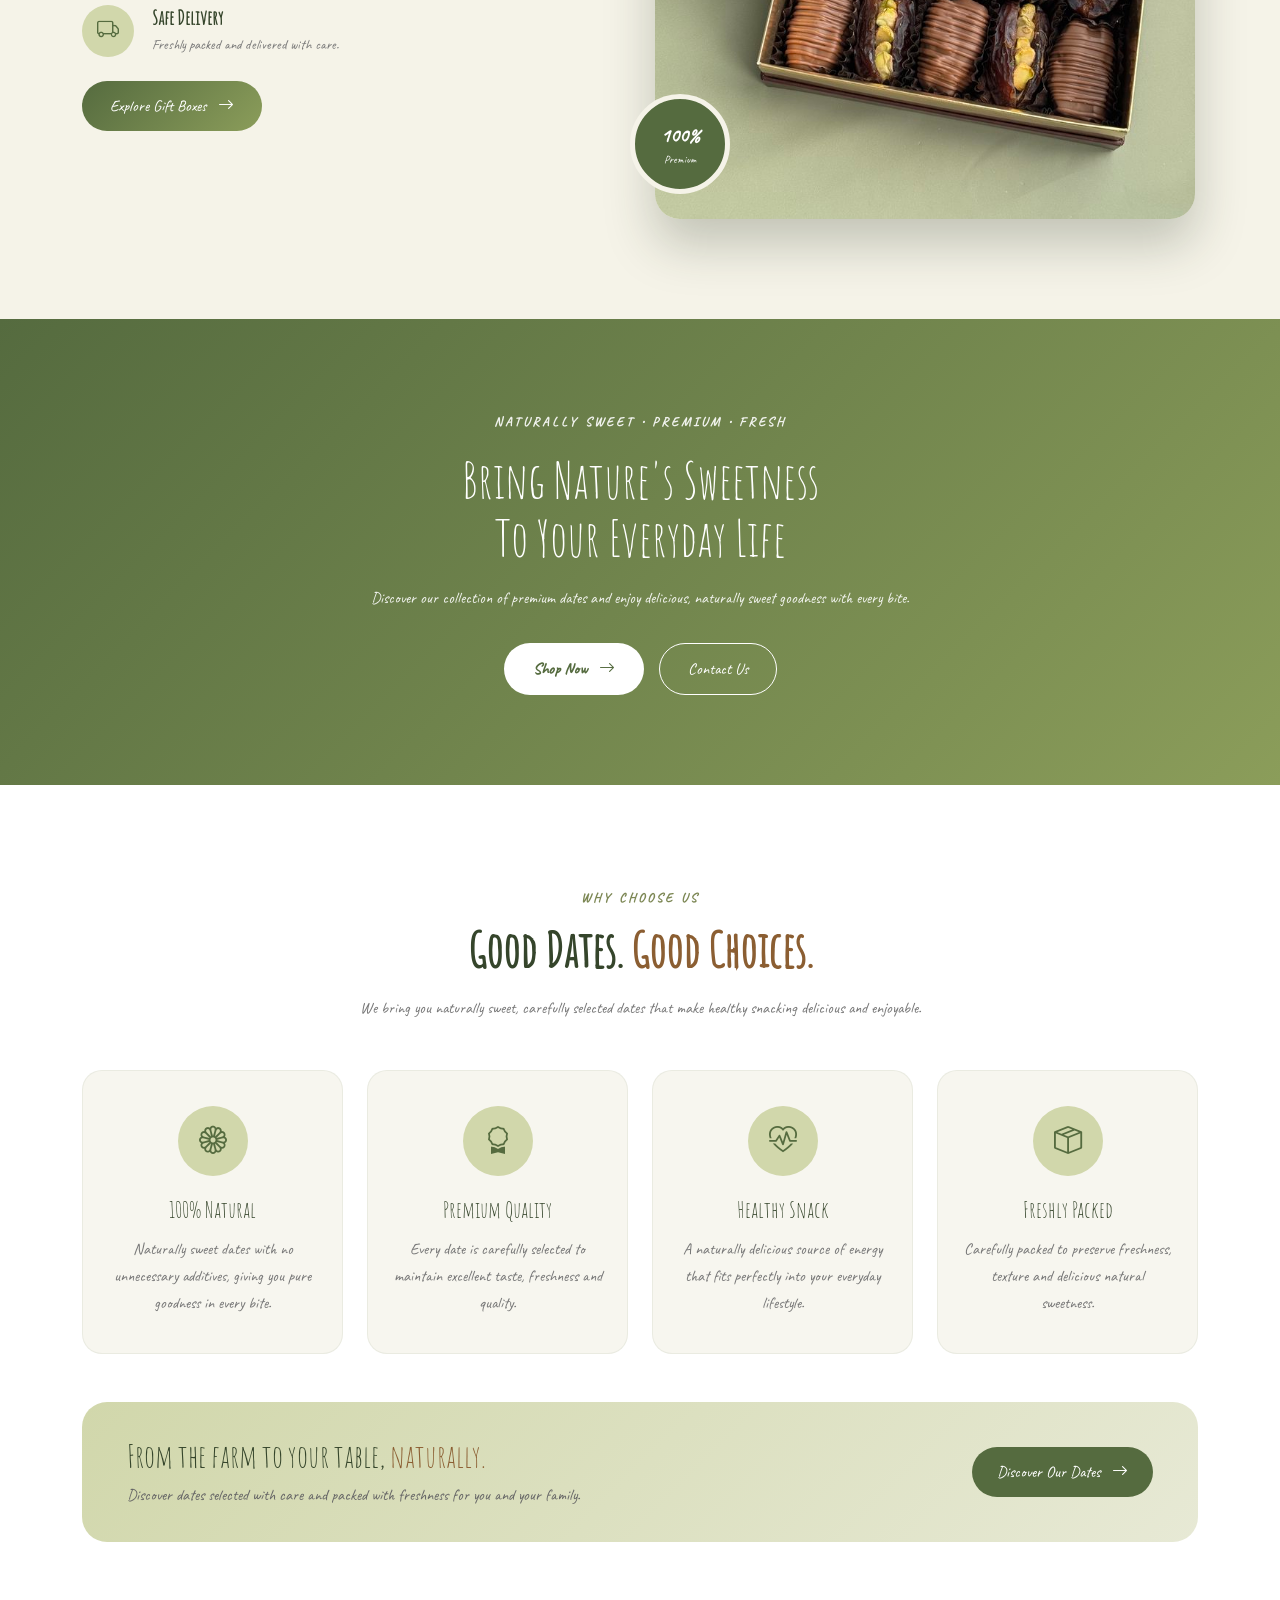
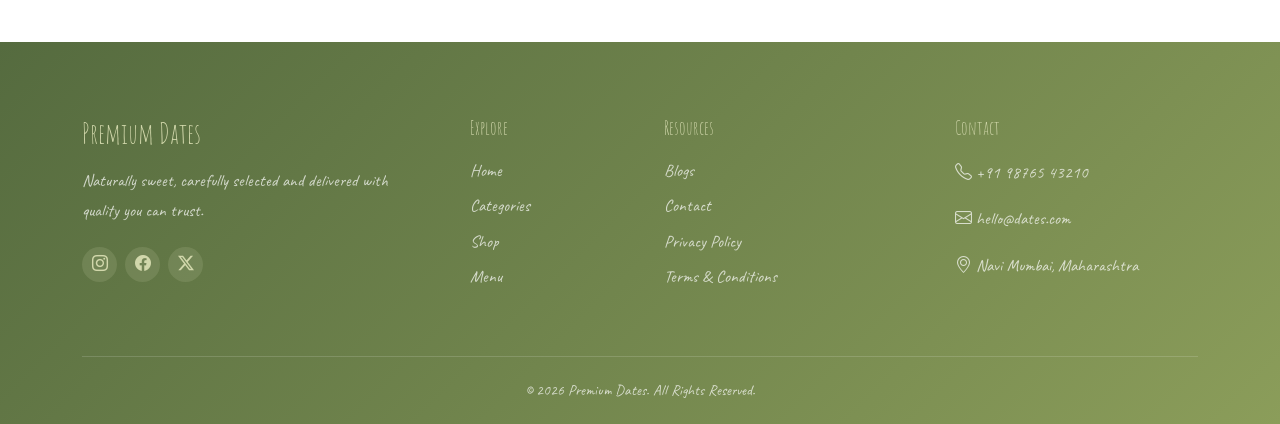
==== commit a390e504: "Updated website design" ====
--- a/index.html
+++ b/index.html
@@ -510,17 +510,15 @@
          FOOTER
     ====================================================== -->
 
-    <footer class="shop-footer overflow-hidden">
+    <footer class="blog-footer">
       <div class="container">
         <div class="row g-5">
-          <!-- ABOUT -->
-
           <div class="col-lg-4 col-md-6">
             <h3>Premium Dates</h3>
 
             <p>
-              Bringing naturally sweet, organic and premium dates from trusted
-              farms directly to your home.
+              Naturally sweet, carefully selected and delivered with quality you
+              can trust.
             </p>
 
             <div class="footer-social">
@@ -538,10 +536,8 @@
             </div>
           </div>
 
-          <!-- LINKS -->
-
           <div class="col-lg-2 col-md-6">
-            <h4>Quick Links</h4>
+            <h4>Explore</h4>
 
             <ul>
               <li>
@@ -557,43 +553,35 @@
               </li>
 
               <li>
-                <a href="#">Blogs</a>
+                <a href="menu.html">Menu</a>
+              </li>
+            </ul>
+          </div>
+
+          <div class="col-lg-3 col-md-6">
+            <h4>Resources</h4>
+
+            <ul>
+              <li>
+                <a href="blogs.html">Blogs</a>
               </li>
 
               <li>
                 <a href="#">Contact</a>
               </li>
+
+              <li>
+                <a href="#">Privacy Policy</a>
+              </li>
+
+              <li>
+                <a href="#">Terms & Conditions</a>
+              </li>
             </ul>
           </div>
 
-          <!-- SUPPORT -->
-
           <div class="col-lg-3 col-md-6">
-            <h4>Customer Care</h4>
-
-            <ul>
-              <li>
-                <a href="#">Shipping</a>
-              </li>
-
-              <li>
-                <a href="#">Returns</a>
-              </li>
-
-              <li>
-                <a href="#">Privacy Policy</a>
-              </li>
-
-              <li>
-                <a href="#">Terms & Conditions</a>
-              </li>
-            </ul>
-          </div>
-
-          <!-- CONTACT -->
-
-          <div class="col-lg-3 col-md-6">
-            <h4>Contact Us</h4>
+            <h4>Contact</h4>
 
             <p>
               <i class="bi bi-telephone"></i>
--- a/index.css
+++ b/index.css
@@ -906,11 +906,12 @@
     font-size: 26px;
   }
 }
+
 /* =====================================================
    FOOTER
 ===================================================== */
 
-.shop-footer {
+.blog-footer {
   padding: 75px 0 20px;
 
   background: linear-gradient(135deg, #556b3f, #8b9d5a);
@@ -918,58 +919,54 @@
   color: white;
 }
 
-.shop-footer h3,
-.shop-footer h4 {
+.blog-footer h3,
+.blog-footer h4 {
   color: #d1d7ab;
 }
 
-.shop-footer h3 {
+.blog-footer h3 {
   font-size: 28px;
 
   margin-bottom: 15px;
 }
 
-.shop-footer h4 {
+.blog-footer h4 {
+  font-size: 19px;
+
+  margin-bottom: 18px;
+}
+
+.blog-footer p {
+  color: rgba(255, 255, 255, 0.7);
+
   font-size: 17px;
 
-  margin-bottom: 18px;
-}
-
-.shop-footer p {
+  line-height: 1.8;
+}
+
+.blog-footer ul {
+  list-style: none;
+
+  padding: 0;
+}
+
+.blog-footer li {
+  margin-bottom: 10px;
+}
+
+.blog-footer li a {
   color: rgba(255, 255, 255, 0.7);
 
-  font-size: 17px !important;
-
-  line-height: 1.8;
-}
-
-.shop-footer ul {
-  list-style: none;
-
-  padding: 0;
-
-  margin: 0;
-}
-
-.shop-footer li {
-  margin-bottom: 10px;
-}
-
-.shop-footer li a {
-  color: rgba(255, 255, 255, 0.7);
-
-  font-size: 14px;
+  font-size: 17px;
 
   transition: 0.3s;
 }
 
-.shop-footer li a:hover {
+.blog-footer li a:hover {
   color: #d1d7ab;
 
   padding-left: 4px;
 }
-
-/* SOCIAL */
 
 .footer-social {
   display: flex;
@@ -983,13 +980,13 @@
   width: 35px;
   height: 35px;
 
-  border-radius: 50%;
-
   display: flex;
 
   align-items: center;
   justify-content: center;
 
+  border-radius: 50%;
+
   background: rgba(209, 215, 171, 0.15);
 
   color: #d1d7ab;
@@ -1001,24 +998,20 @@
   background: #d1d7ab;
 
   color: #556b3f;
-
-  transform: translateY(-3px);
-}
-
-/* FOOTER BOTTOM */
+}
 
 .footer-bottom {
   margin-top: 50px;
 
   padding-top: 20px;
 
+  text-align: center;
+
   border-top: 1px solid rgba(255, 255, 255, 0.15);
-
-  text-align: center;
 }
 
 .footer-bottom p {
   margin: 0;
 
-  font-size: 9px;
-}
+  font-size: 15px;
+}
